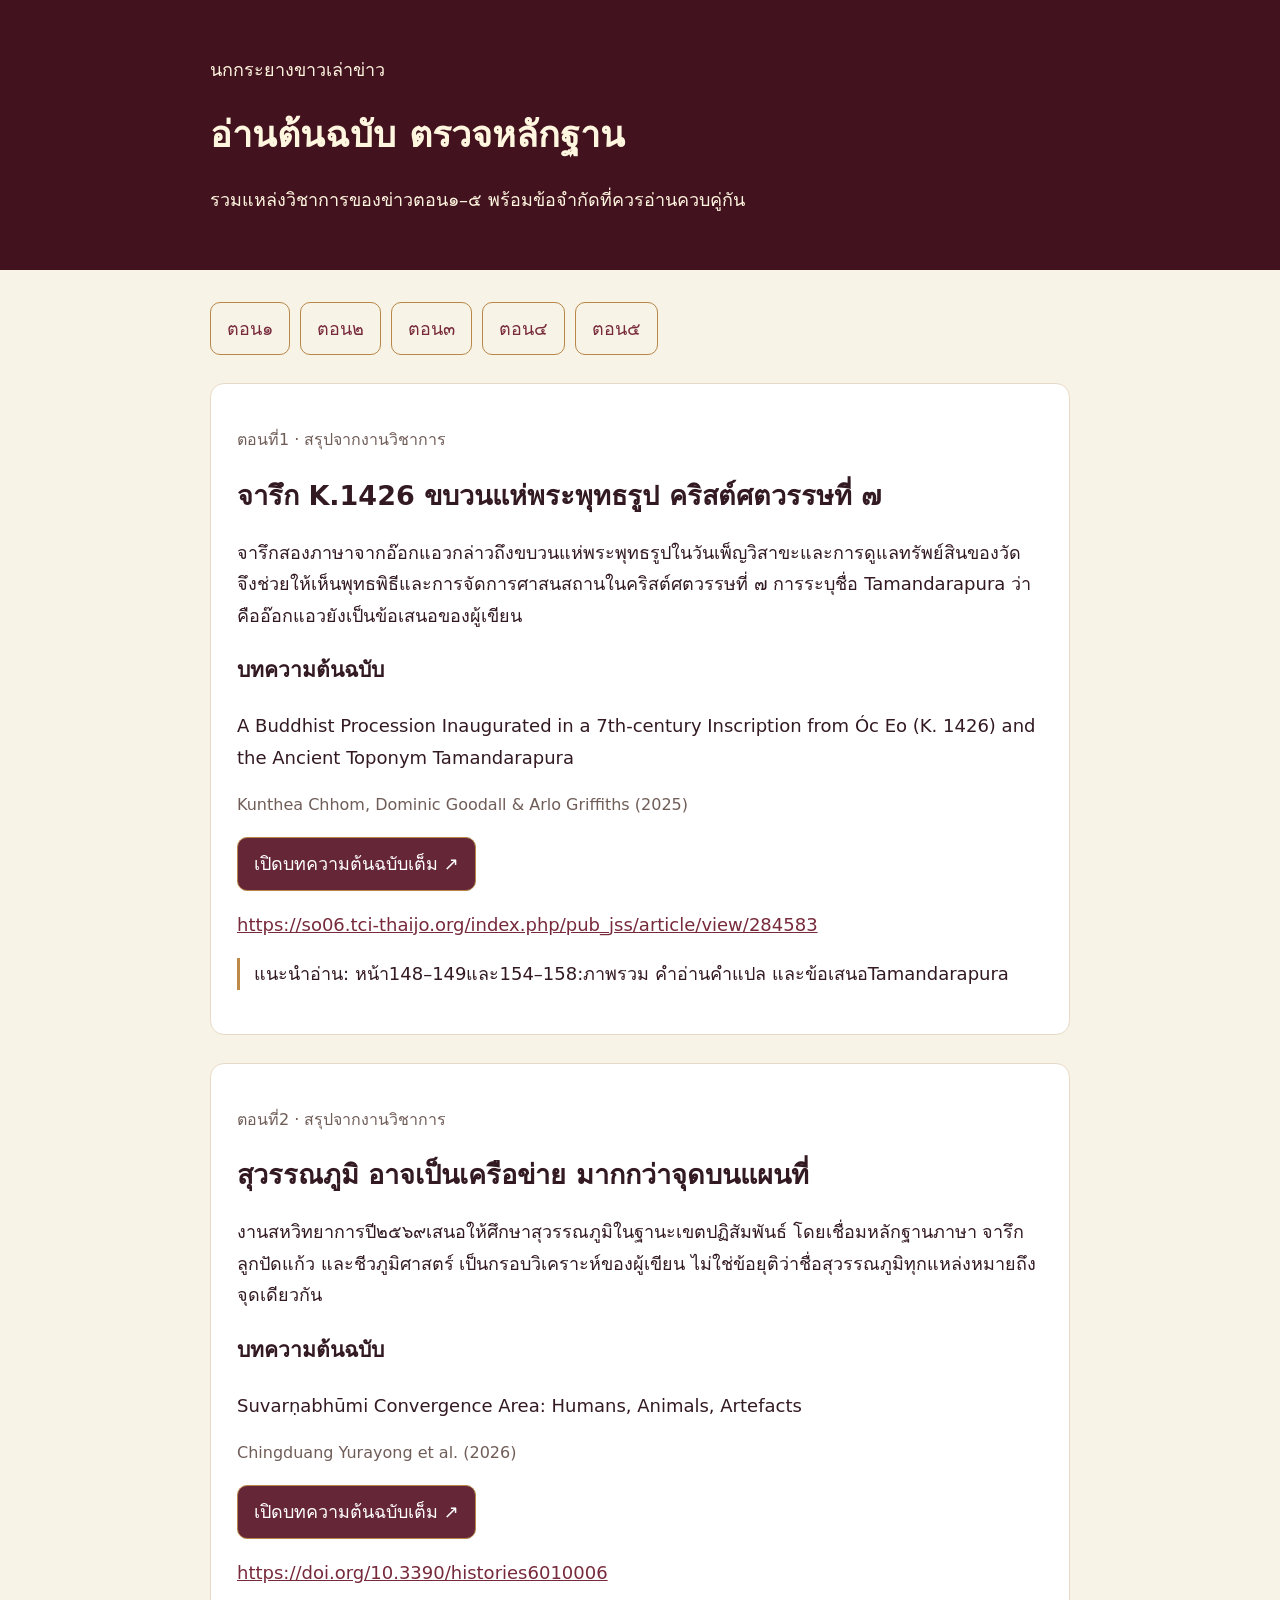
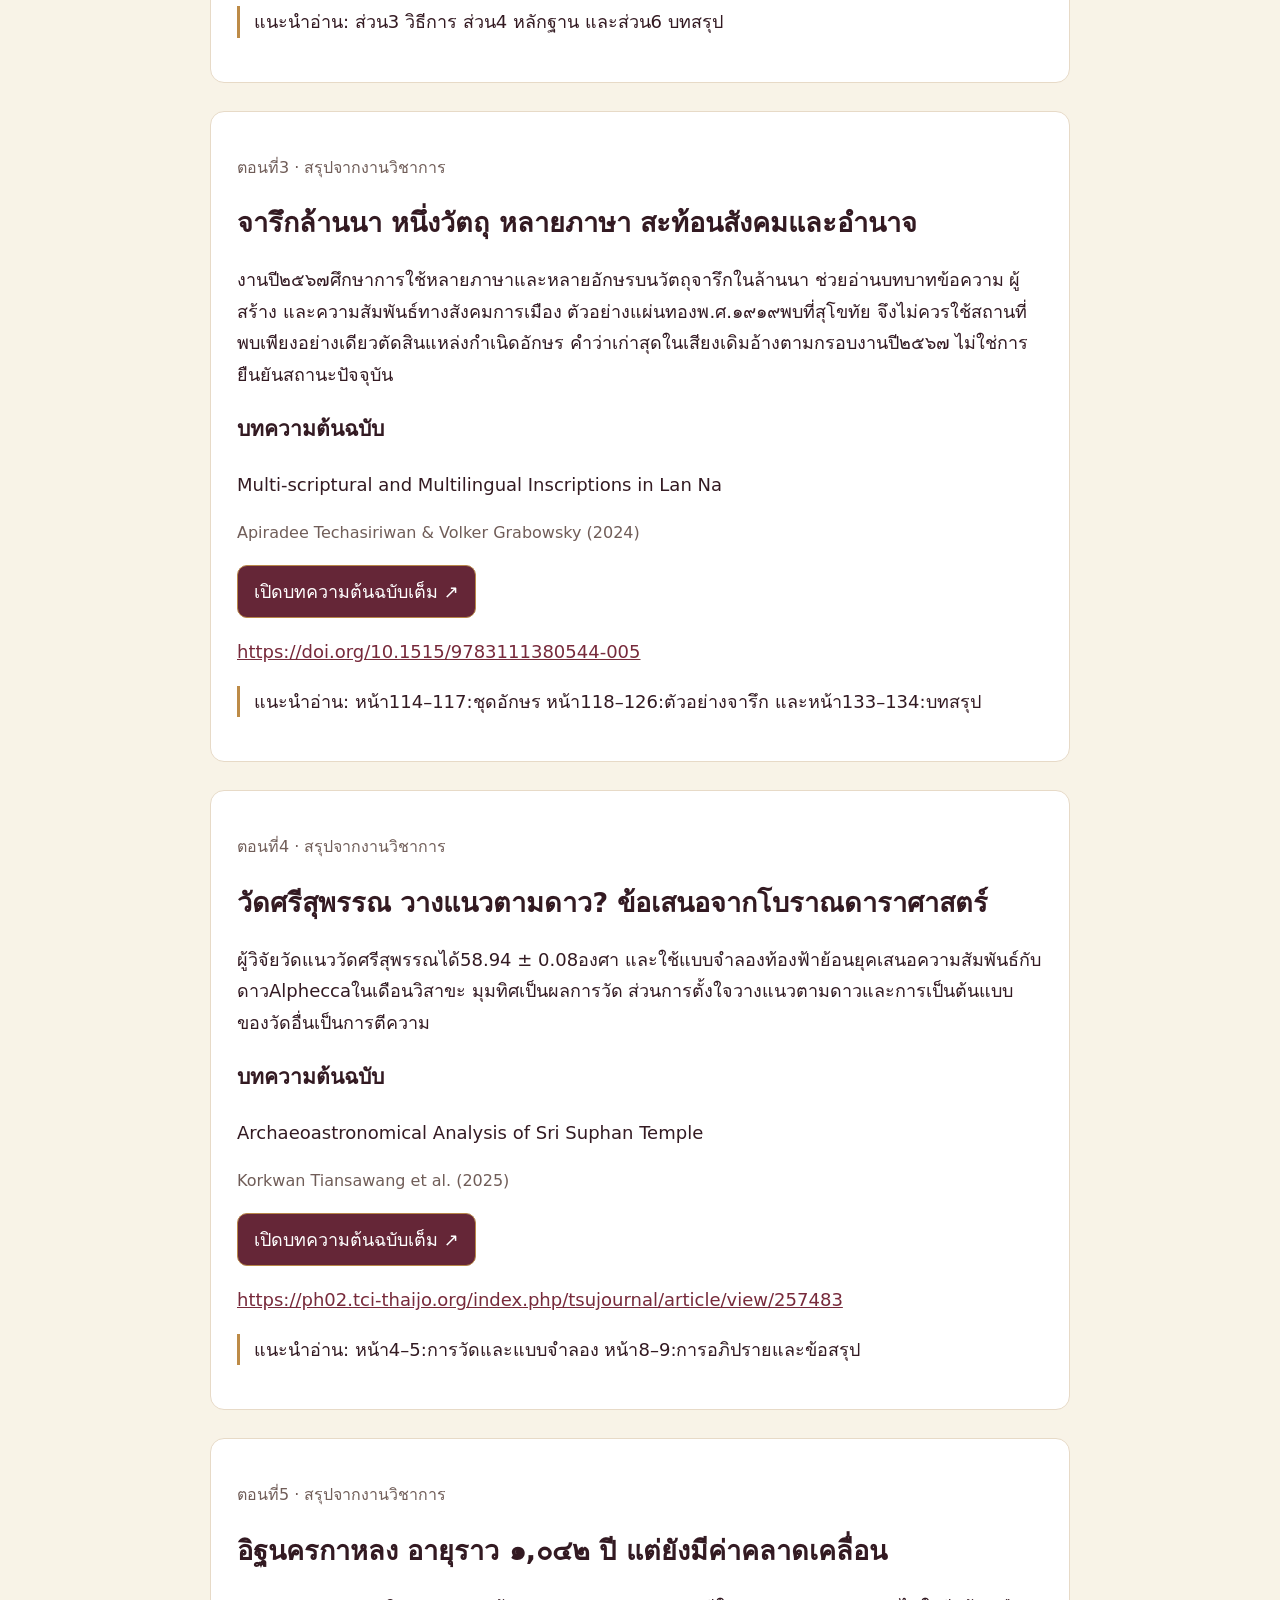
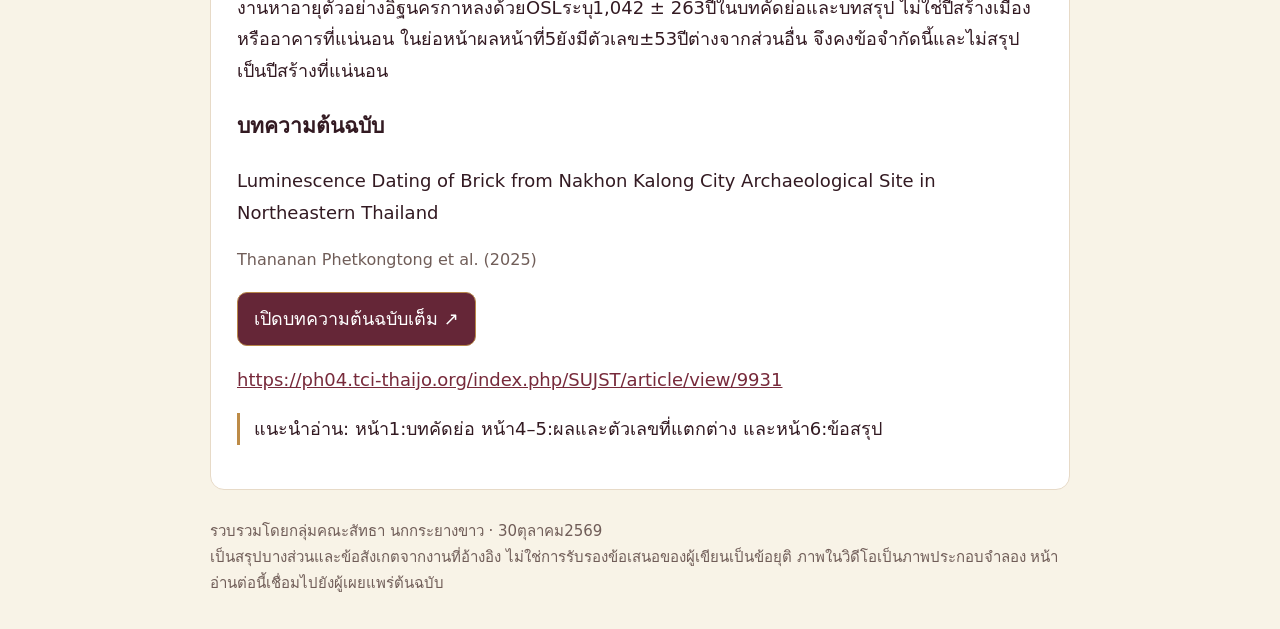
==== docs/news/index.html @ 4532ac07 "Add reading sources for Nok Krayang Khaw news episodes 1–5" ====
<!doctype html><html lang="th"><meta charset="utf-8"><meta name="viewport" content="width=device-width,initial-scale=1"><meta name="description" content="บทความต้นฉบับและข้อจำกัดของนกกระยางขาวเล่าข่าว ตอน1–5"><title>อ่านต้นฉบับข่าว | นกกระยางขาวเล่าข่าว</title><style>body{margin:0;background:#f8f3e7;color:#331a22;font:18px/1.75 system-ui,sans-serif}main{max-width:860px;margin:auto;padding:32px 22px}header{background:#43121f;color:#fff6df;padding:36px 24px}h1,h2{line-height:1.4}header div{max-width:860px;margin:auto}article{background:white;padding:26px;border:1px solid #e7dac7;border-radius:14px;margin:28px 0;scroll-margin-top:20px}a{color:#772a3b;overflow-wrap:anywhere}nav{display:flex;gap:10px;flex-wrap:wrap}nav a,.read{display:inline-block;padding:10px 16px;border-radius:10px;border:1px solid #b88749;text-decoration:none}.read{background:#652637;color:white}.meta{color:#705d58;font-size:16px}.note{border-left:3px solid #bd8b47;padding-left:14px}footer{color:#705d58;font-size:15px}a:focus{outline:3px solid #d7a43d}</style><header><div><p>นกกระยางขาวเล่าข่าว</p><h1>อ่านต้นฉบับ ตรวจหลักฐาน</h1><p>รวมแหล่งวิชาการของข่าวตอน๑–๕ พร้อมข้อจำกัดที่ควรอ่านควบคู่กัน</p></div></header><main><nav><a href="#ep1">ตอน๑</a><a href="#ep2">ตอน๒</a><a href="#ep3">ตอน๓</a><a href="#ep4">ตอน๔</a><a href="#ep5">ตอน๕</a></nav><article id="ep1"><p class="meta">ตอนที่1 · สรุปจากงานวิชาการ</p><h2>จารึก K.1426 ขบวนแห่พระพุทธรูป คริสต์ศตวรรษที่ ๗</h2><p>จารึกสองภาษาจากอ๊อกแอวกล่าวถึงขบวนแห่พระพุทธรูปในวันเพ็ญวิสาขะและการดูแลทรัพย์สินของวัด จึงช่วยให้เห็นพุทธพิธีและการจัดการศาสนสถานในคริสต์ศตวรรษที่ ๗ การระบุชื่อ Tamandarapura ว่าคืออ๊อกแอวยังเป็นข้อเสนอของผู้เขียน</p><h3>บทความต้นฉบับ</h3><p>A Buddhist Procession Inaugurated in a 7th-century Inscription from Óc Eo (K. 1426) and the Ancient Toponym Tamandarapura</p><p class="meta">Kunthea Chhom, Dominic Goodall &amp; Arlo Griffiths (2025)</p><p><a class="read" href="https://so06.tci-thaijo.org/index.php/pub_jss/article/view/284583" target="_blank" rel="noopener">เปิดบทความต้นฉบับเต็ม ↗</a></p><p><a href="https://so06.tci-thaijo.org/index.php/pub_jss/article/view/284583">https://so06.tci-thaijo.org/index.php/pub_jss/article/view/284583</a></p><p class="note">แนะนำอ่าน: หน้า148–149และ154–158:ภาพรวม คำอ่านคำแปล และข้อเสนอTamandarapura</p></article><article id="ep2"><p class="meta">ตอนที่2 · สรุปจากงานวิชาการ</p><h2>สุวรรณภูมิ อาจเป็นเครือข่าย มากกว่าจุดบนแผนที่</h2><p>งานสหวิทยาการปี๒๕๖๙เสนอให้ศึกษาสุวรรณภูมิในฐานะเขตปฏิสัมพันธ์ โดยเชื่อมหลักฐานภาษา จารึก ลูกปัดแก้ว และชีวภูมิศาสตร์ เป็นกรอบวิเคราะห์ของผู้เขียน ไม่ใช่ข้อยุติว่าชื่อสุวรรณภูมิทุกแหล่งหมายถึงจุดเดียวกัน</p><h3>บทความต้นฉบับ</h3><p>Suvarṇabhūmi Convergence Area: Humans, Animals, Artefacts</p><p class="meta">Chingduang Yurayong et al. (2026)</p><p><a class="read" href="https://doi.org/10.3390/histories6010006" target="_blank" rel="noopener">เปิดบทความต้นฉบับเต็ม ↗</a></p><p><a href="https://doi.org/10.3390/histories6010006">https://doi.org/10.3390/histories6010006</a></p><p class="note">แนะนำอ่าน: ส่วน3 วิธีการ ส่วน4 หลักฐาน และส่วน6 บทสรุป</p></article><article id="ep3"><p class="meta">ตอนที่3 · สรุปจากงานวิชาการ</p><h2>จารึกล้านนา หนึ่งวัตถุ หลายภาษา สะท้อนสังคมและอำนาจ</h2><p>งานปี๒๕๖๗ศึกษาการใช้หลายภาษาและหลายอักษรบนวัตถุจารึกในล้านนา ช่วยอ่านบทบาทข้อความ ผู้สร้าง และความสัมพันธ์ทางสังคมการเมือง ตัวอย่างแผ่นทองพ.ศ.๑๙๑๙พบที่สุโขทัย จึงไม่ควรใช้สถานที่พบเพียงอย่างเดียวตัดสินแหล่งกำเนิดอักษร คำว่าเก่าสุดในเสียงเดิมอ้างตามกรอบงานปี๒๕๖๗ ไม่ใช่การยืนยันสถานะปัจจุบัน</p><h3>บทความต้นฉบับ</h3><p>Multi-scriptural and Multilingual Inscriptions in Lan Na</p><p class="meta">Apiradee Techasiriwan &amp; Volker Grabowsky (2024)</p><p><a class="read" href="https://doi.org/10.1515/9783111380544-005" target="_blank" rel="noopener">เปิดบทความต้นฉบับเต็ม ↗</a></p><p><a href="https://doi.org/10.1515/9783111380544-005">https://doi.org/10.1515/9783111380544-005</a></p><p class="note">แนะนำอ่าน: หน้า114–117:ชุดอักษร หน้า118–126:ตัวอย่างจารึก และหน้า133–134:บทสรุป</p></article><article id="ep4"><p class="meta">ตอนที่4 · สรุปจากงานวิชาการ</p><h2>วัดศรีสุพรรณ วางแนวตามดาว? ข้อเสนอจากโบราณดาราศาสตร์</h2><p>ผู้วิจัยวัดแนววัดศรีสุพรรณได้58.94 ± 0.08องศา และใช้แบบจำลองท้องฟ้าย้อนยุคเสนอความสัมพันธ์กับดาวAlpheccaในเดือนวิสาขะ มุมทิศเป็นผลการวัด ส่วนการตั้งใจวางแนวตามดาวและการเป็นต้นแบบของวัดอื่นเป็นการตีความ</p><h3>บทความต้นฉบับ</h3><p>Archaeoastronomical Analysis of Sri Suphan Temple</p><p class="meta">Korkwan Tiansawang et al. (2025)</p><p><a class="read" href="https://ph02.tci-thaijo.org/index.php/tsujournal/article/view/257483" target="_blank" rel="noopener">เปิดบทความต้นฉบับเต็ม ↗</a></p><p><a href="https://ph02.tci-thaijo.org/index.php/tsujournal/article/view/257483">https://ph02.tci-thaijo.org/index.php/tsujournal/article/view/257483</a></p><p class="note">แนะนำอ่าน: หน้า4–5:การวัดและแบบจำลอง หน้า8–9:การอภิปรายและข้อสรุป</p></article><article id="ep5"><p class="meta">ตอนที่5 · สรุปจากงานวิชาการ</p><h2>อิฐนครกาหลง อายุราว ๑,๐๔๒ ปี แต่ยังมีค่าคลาดเคลื่อน</h2><p>งานหาอายุตัวอย่างอิฐนครกาหลงด้วยOSLระบุ1,042 ± 263ปีในบทคัดย่อและบทสรุป ไม่ใช่ปีสร้างเมืองหรืออาคารที่แน่นอน ในย่อหน้าผลหน้าที่5ยังมีตัวเลข±53ปีต่างจากส่วนอื่น จึงคงข้อจำกัดนี้และไม่สรุปเป็นปีสร้างที่แน่นอน</p><h3>บทความต้นฉบับ</h3><p>Luminescence Dating of Brick from Nakhon Kalong City Archaeological Site in Northeastern Thailand</p><p class="meta">Thananan Phetkongtong et al. (2025)</p><p><a class="read" href="https://ph04.tci-thaijo.org/index.php/SUJST/article/view/9931" target="_blank" rel="noopener">เปิดบทความต้นฉบับเต็ม ↗</a></p><p><a href="https://ph04.tci-thaijo.org/index.php/SUJST/article/view/9931">https://ph04.tci-thaijo.org/index.php/SUJST/article/view/9931</a></p><p class="note">แนะนำอ่าน: หน้า1:บทคัดย่อ หน้า4–5:ผลและตัวเลขที่แตกต่าง และหน้า6:ข้อสรุป</p></article><footer>รวบรวมโดยกลุ่มคณะสัทธา นกกระยางขาว · 30ตุลาคม2569<br>เป็นสรุปบางส่วนและข้อสังเกตจากงานที่อ้างอิง ไม่ใช่การรับรองข้อเสนอของผู้เขียนเป็นข้อยุติ ภาพในวิดีโอเป็นภาพประกอบจำลอง หน้าอ่านต่อนี้เชื่อมไปยังผู้เผยแพร่ต้นฉบับ</footer></main></html>
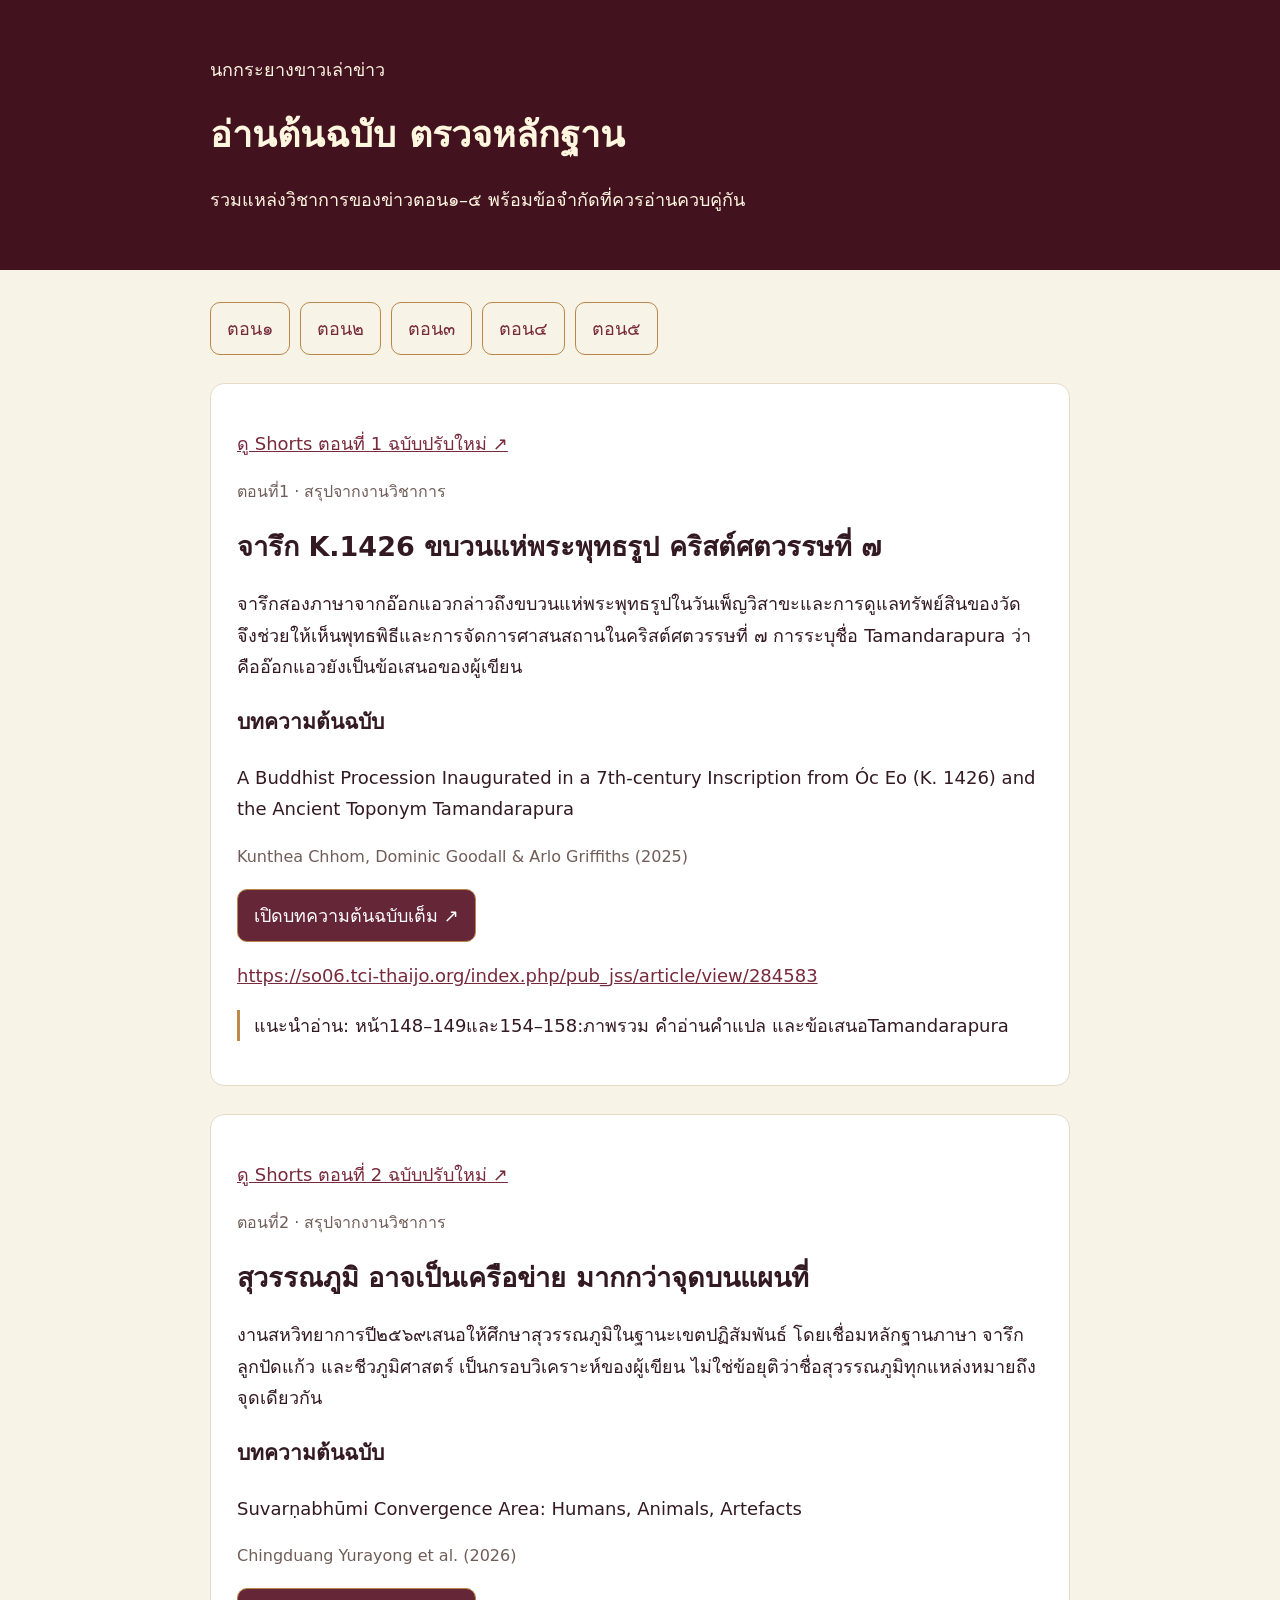
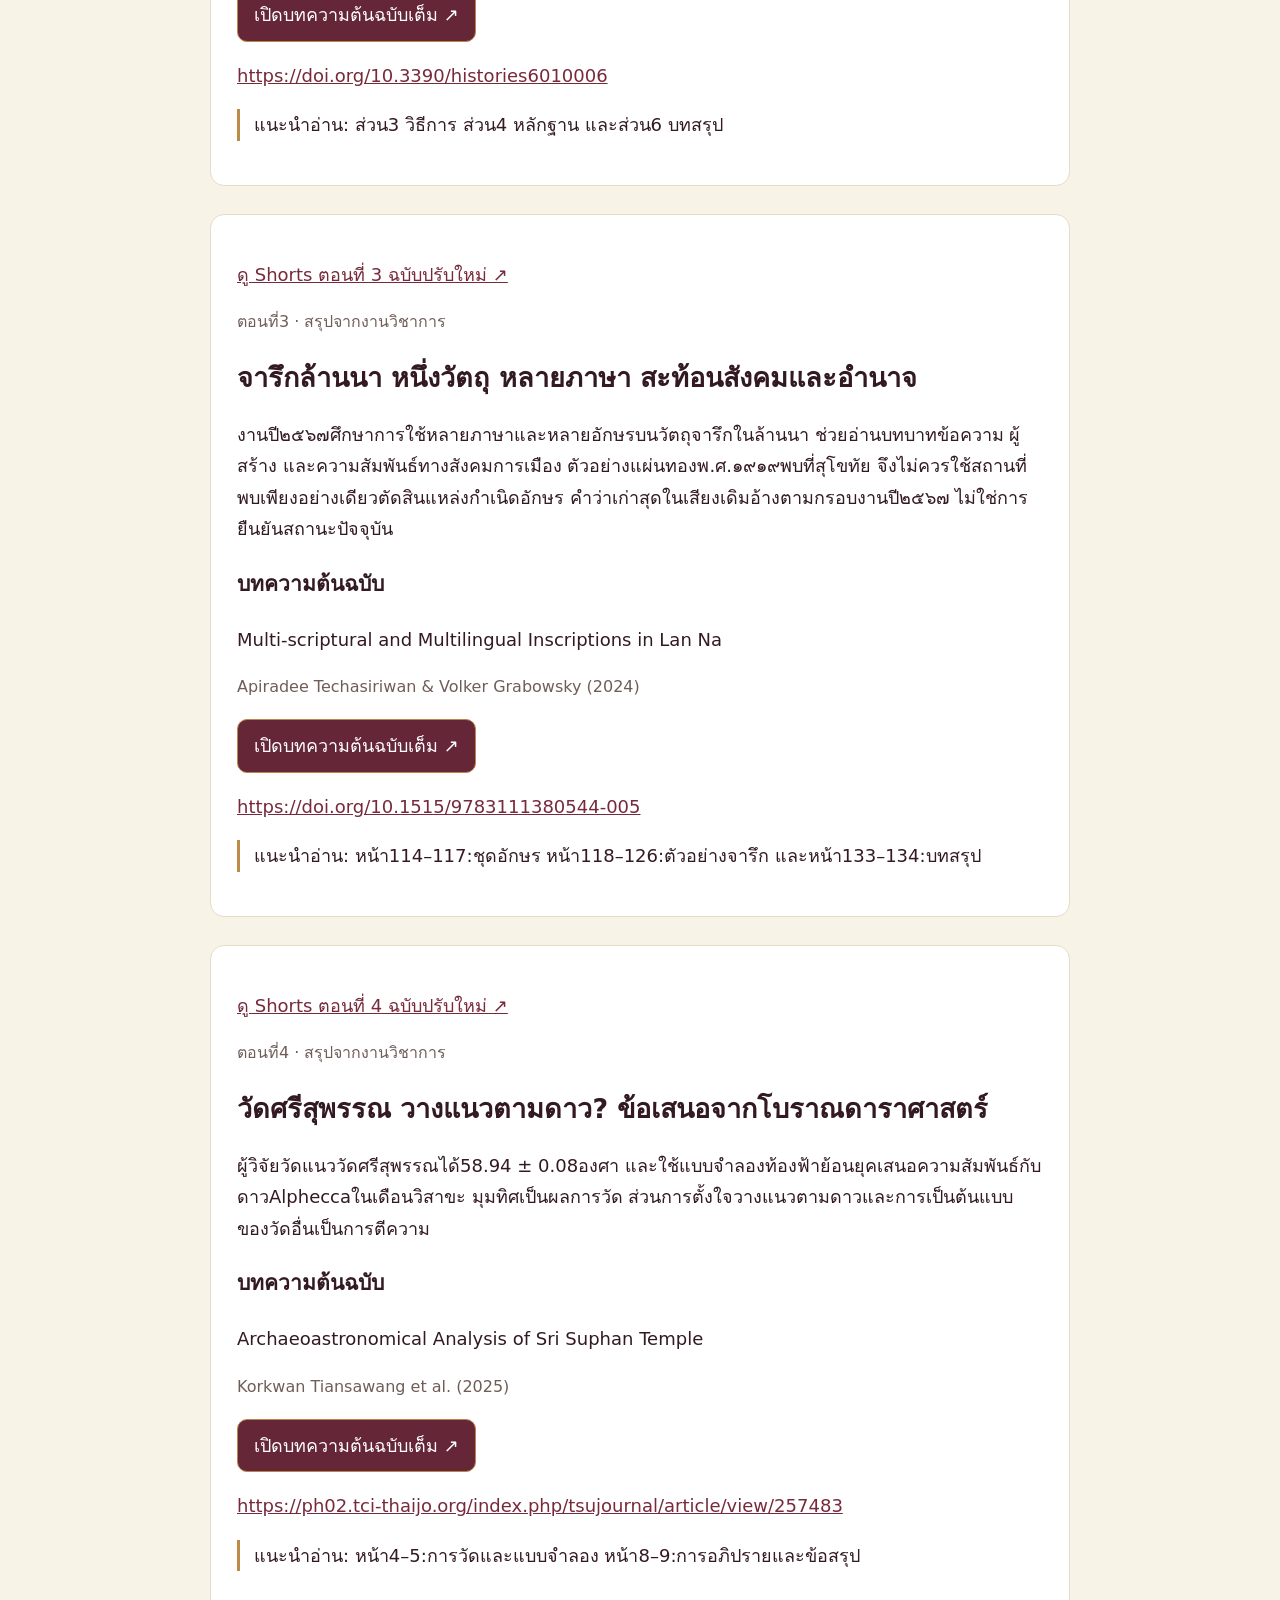
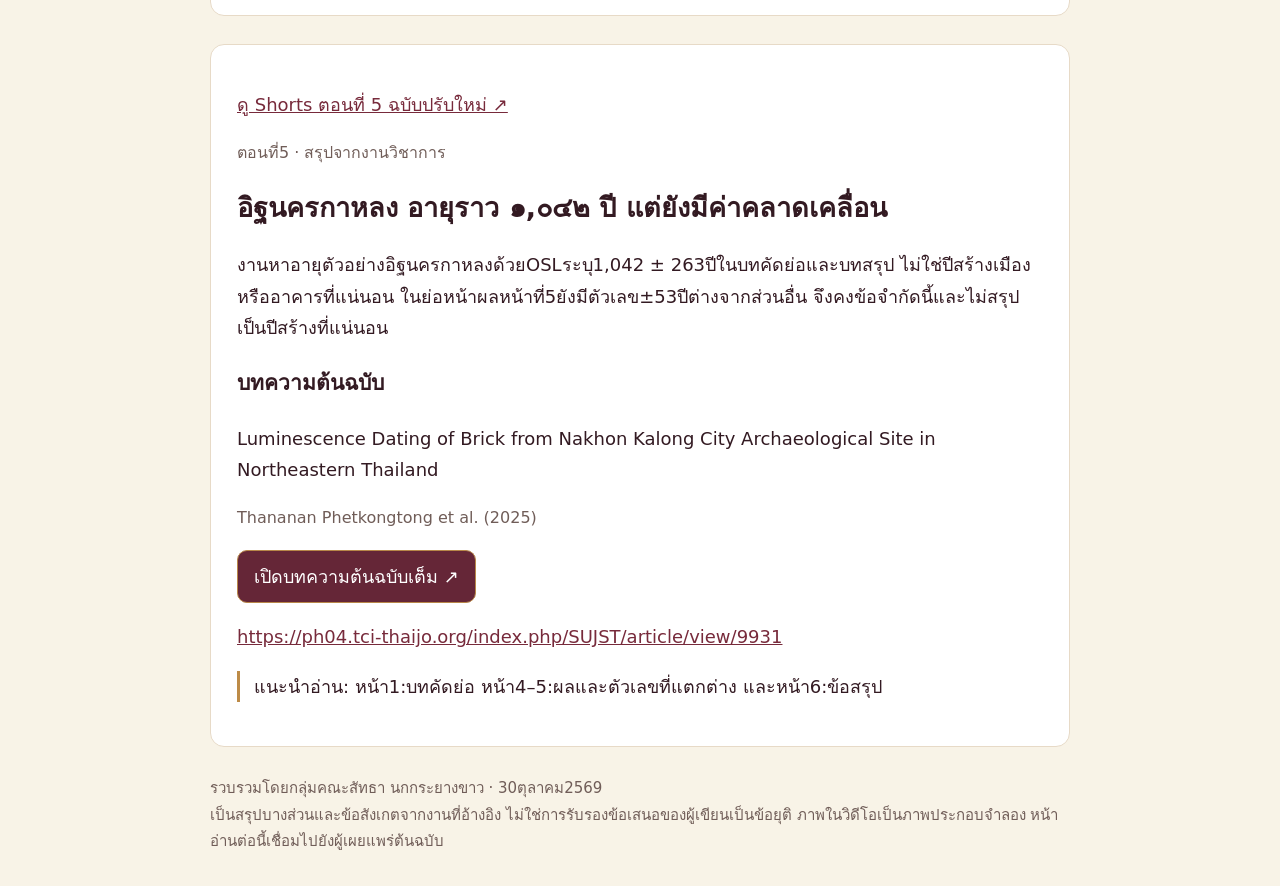
==== commit 795ec154: "Connect five published news Shorts to source reader" ====
--- a/docs/news/index.html
+++ b/docs/news/index.html
@@ -1 +1 @@
-<!doctype html><html lang="th"><meta charset="utf-8"><meta name="viewport" content="width=device-width,initial-scale=1"><meta name="description" content="บทความต้นฉบับและข้อจำกัดของนกกระยางขาวเล่าข่าว ตอน1–5"><title>อ่านต้นฉบับข่าว | นกกระยางขาวเล่าข่าว</title><style>body{margin:0;background:#f8f3e7;color:#331a22;font:18px/1.75 system-ui,sans-serif}main{max-width:860px;margin:auto;padding:32px 22px}header{background:#43121f;color:#fff6df;padding:36px 24px}h1,h2{line-height:1.4}header div{max-width:860px;margin:auto}article{background:white;padding:26px;border:1px solid #e7dac7;border-radius:14px;margin:28px 0;scroll-margin-top:20px}a{color:#772a3b;overflow-wrap:anywhere}nav{display:flex;gap:10px;flex-wrap:wrap}nav a,.read{display:inline-block;padding:10px 16px;border-radius:10px;border:1px solid #b88749;text-decoration:none}.read{background:#652637;color:white}.meta{color:#705d58;font-size:16px}.note{border-left:3px solid #bd8b47;padding-left:14px}footer{color:#705d58;font-size:15px}a:focus{outline:3px solid #d7a43d}</style><header><div><p>นกกระยางขาวเล่าข่าว</p><h1>อ่านต้นฉบับ ตรวจหลักฐาน</h1><p>รวมแหล่งวิชาการของข่าวตอน๑–๕ พร้อมข้อจำกัดที่ควรอ่านควบคู่กัน</p></div></header><main><nav><a href="#ep1">ตอน๑</a><a href="#ep2">ตอน๒</a><a href="#ep3">ตอน๓</a><a href="#ep4">ตอน๔</a><a href="#ep5">ตอน๕</a></nav><article id="ep1"><p class="meta">ตอนที่1 · สรุปจากงานวิชาการ</p><h2>จารึก K.1426 ขบวนแห่พระพุทธรูป คริสต์ศตวรรษที่ ๗</h2><p>จารึกสองภาษาจากอ๊อกแอวกล่าวถึงขบวนแห่พระพุทธรูปในวันเพ็ญวิสาขะและการดูแลทรัพย์สินของวัด จึงช่วยให้เห็นพุทธพิธีและการจัดการศาสนสถานในคริสต์ศตวรรษที่ ๗ การระบุชื่อ Tamandarapura ว่าคืออ๊อกแอวยังเป็นข้อเสนอของผู้เขียน</p><h3>บทความต้นฉบับ</h3><p>A Buddhist Procession Inaugurated in a 7th-century Inscription from Óc Eo (K. 1426) and the Ancient Toponym Tamandarapura</p><p class="meta">Kunthea Chhom, Dominic Goodall &amp; Arlo Griffiths (2025)</p><p><a class="read" href="https://so06.tci-thaijo.org/index.php/pub_jss/article/view/284583" target="_blank" rel="noopener">เปิดบทความต้นฉบับเต็ม ↗</a></p><p><a href="https://so06.tci-thaijo.org/index.php/pub_jss/article/view/284583">https://so06.tci-thaijo.org/index.php/pub_jss/article/view/284583</a></p><p class="note">แนะนำอ่าน: หน้า148–149และ154–158:ภาพรวม คำอ่านคำแปล และข้อเสนอTamandarapura</p></article><article id="ep2"><p class="meta">ตอนที่2 · สรุปจากงานวิชาการ</p><h2>สุวรรณภูมิ อาจเป็นเครือข่าย มากกว่าจุดบนแผนที่</h2><p>งานสหวิทยาการปี๒๕๖๙เสนอให้ศึกษาสุวรรณภูมิในฐานะเขตปฏิสัมพันธ์ โดยเชื่อมหลักฐานภาษา จารึก ลูกปัดแก้ว และชีวภูมิศาสตร์ เป็นกรอบวิเคราะห์ของผู้เขียน ไม่ใช่ข้อยุติว่าชื่อสุวรรณภูมิทุกแหล่งหมายถึงจุดเดียวกัน</p><h3>บทความต้นฉบับ</h3><p>Suvarṇabhūmi Convergence Area: Humans, Animals, Artefacts</p><p class="meta">Chingduang Yurayong et al. (2026)</p><p><a class="read" href="https://doi.org/10.3390/histories6010006" target="_blank" rel="noopener">เปิดบทความต้นฉบับเต็ม ↗</a></p><p><a href="https://doi.org/10.3390/histories6010006">https://doi.org/10.3390/histories6010006</a></p><p class="note">แนะนำอ่าน: ส่วน3 วิธีการ ส่วน4 หลักฐาน และส่วน6 บทสรุป</p></article><article id="ep3"><p class="meta">ตอนที่3 · สรุปจากงานวิชาการ</p><h2>จารึกล้านนา หนึ่งวัตถุ หลายภาษา สะท้อนสังคมและอำนาจ</h2><p>งานปี๒๕๖๗ศึกษาการใช้หลายภาษาและหลายอักษรบนวัตถุจารึกในล้านนา ช่วยอ่านบทบาทข้อความ ผู้สร้าง และความสัมพันธ์ทางสังคมการเมือง ตัวอย่างแผ่นทองพ.ศ.๑๙๑๙พบที่สุโขทัย จึงไม่ควรใช้สถานที่พบเพียงอย่างเดียวตัดสินแหล่งกำเนิดอักษร คำว่าเก่าสุดในเสียงเดิมอ้างตามกรอบงานปี๒๕๖๗ ไม่ใช่การยืนยันสถานะปัจจุบัน</p><h3>บทความต้นฉบับ</h3><p>Multi-scriptural and Multilingual Inscriptions in Lan Na</p><p class="meta">Apiradee Techasiriwan &amp; Volker Grabowsky (2024)</p><p><a class="read" href="https://doi.org/10.1515/9783111380544-005" target="_blank" rel="noopener">เปิดบทความต้นฉบับเต็ม ↗</a></p><p><a href="https://doi.org/10.1515/9783111380544-005">https://doi.org/10.1515/9783111380544-005</a></p><p class="note">แนะนำอ่าน: หน้า114–117:ชุดอักษร หน้า118–126:ตัวอย่างจารึก และหน้า133–134:บทสรุป</p></article><article id="ep4"><p class="meta">ตอนที่4 · สรุปจากงานวิชาการ</p><h2>วัดศรีสุพรรณ วางแนวตามดาว? ข้อเสนอจากโบราณดาราศาสตร์</h2><p>ผู้วิจัยวัดแนววัดศรีสุพรรณได้58.94 ± 0.08องศา และใช้แบบจำลองท้องฟ้าย้อนยุคเสนอความสัมพันธ์กับดาวAlpheccaในเดือนวิสาขะ มุมทิศเป็นผลการวัด ส่วนการตั้งใจวางแนวตามดาวและการเป็นต้นแบบของวัดอื่นเป็นการตีความ</p><h3>บทความต้นฉบับ</h3><p>Archaeoastronomical Analysis of Sri Suphan Temple</p><p class="meta">Korkwan Tiansawang et al. (2025)</p><p><a class="read" href="https://ph02.tci-thaijo.org/index.php/tsujournal/article/view/257483" target="_blank" rel="noopener">เปิดบทความต้นฉบับเต็ม ↗</a></p><p><a href="https://ph02.tci-thaijo.org/index.php/tsujournal/article/view/257483">https://ph02.tci-thaijo.org/index.php/tsujournal/article/view/257483</a></p><p class="note">แนะนำอ่าน: หน้า4–5:การวัดและแบบจำลอง หน้า8–9:การอภิปรายและข้อสรุป</p></article><article id="ep5"><p class="meta">ตอนที่5 · สรุปจากงานวิชาการ</p><h2>อิฐนครกาหลง อายุราว ๑,๐๔๒ ปี แต่ยังมีค่าคลาดเคลื่อน</h2><p>งานหาอายุตัวอย่างอิฐนครกาหลงด้วยOSLระบุ1,042 ± 263ปีในบทคัดย่อและบทสรุป ไม่ใช่ปีสร้างเมืองหรืออาคารที่แน่นอน ในย่อหน้าผลหน้าที่5ยังมีตัวเลข±53ปีต่างจากส่วนอื่น จึงคงข้อจำกัดนี้และไม่สรุปเป็นปีสร้างที่แน่นอน</p><h3>บทความต้นฉบับ</h3><p>Luminescence Dating of Brick from Nakhon Kalong City Archaeological Site in Northeastern Thailand</p><p class="meta">Thananan Phetkongtong et al. (2025)</p><p><a class="read" href="https://ph04.tci-thaijo.org/index.php/SUJST/article/view/9931" target="_blank" rel="noopener">เปิดบทความต้นฉบับเต็ม ↗</a></p><p><a href="https://ph04.tci-thaijo.org/index.php/SUJST/article/view/9931">https://ph04.tci-thaijo.org/index.php/SUJST/article/view/9931</a></p><p class="note">แนะนำอ่าน: หน้า1:บทคัดย่อ หน้า4–5:ผลและตัวเลขที่แตกต่าง และหน้า6:ข้อสรุป</p></article><footer>รวบรวมโดยกลุ่มคณะสัทธา นกกระยางขาว · 30ตุลาคม2569<br>เป็นสรุปบางส่วนและข้อสังเกตจากงานที่อ้างอิง ไม่ใช่การรับรองข้อเสนอของผู้เขียนเป็นข้อยุติ ภาพในวิดีโอเป็นภาพประกอบจำลอง หน้าอ่านต่อนี้เชื่อมไปยังผู้เผยแพร่ต้นฉบับ</footer></main></html>+<!doctype html><html lang="th"><meta charset="utf-8"><meta name="viewport" content="width=device-width,initial-scale=1"><meta name="description" content="บทความต้นฉบับและข้อจำกัดของนกกระยางขาวเล่าข่าว ตอน1–5"><title>อ่านต้นฉบับข่าว | นกกระยางขาวเล่าข่าว</title><style>body{margin:0;background:#f8f3e7;color:#331a22;font:18px/1.75 system-ui,sans-serif}main{max-width:860px;margin:auto;padding:32px 22px}header{background:#43121f;color:#fff6df;padding:36px 24px}h1,h2{line-height:1.4}header div{max-width:860px;margin:auto}article{background:white;padding:26px;border:1px solid #e7dac7;border-radius:14px;margin:28px 0;scroll-margin-top:20px}a{color:#772a3b;overflow-wrap:anywhere}nav{display:flex;gap:10px;flex-wrap:wrap}nav a,.read{display:inline-block;padding:10px 16px;border-radius:10px;border:1px solid #b88749;text-decoration:none}.read{background:#652637;color:white}.meta{color:#705d58;font-size:16px}.note{border-left:3px solid #bd8b47;padding-left:14px}footer{color:#705d58;font-size:15px}a:focus{outline:3px solid #d7a43d}</style><header><div><p>นกกระยางขาวเล่าข่าว</p><h1>อ่านต้นฉบับ ตรวจหลักฐาน</h1><p>รวมแหล่งวิชาการของข่าวตอน๑–๕ พร้อมข้อจำกัดที่ควรอ่านควบคู่กัน</p></div></header><main><nav><a href="#ep1">ตอน๑</a><a href="#ep2">ตอน๒</a><a href="#ep3">ตอน๓</a><a href="#ep4">ตอน๔</a><a href="#ep5">ตอน๕</a></nav><article id="ep1"><p><a href="https://youtube.com/shorts/WN2gmeSHg2I" target="_blank" rel="noopener">ดู Shorts ตอนที่ 1 ฉบับปรับใหม่ ↗</a></p><p class="meta">ตอนที่1 · สรุปจากงานวิชาการ</p><h2>จารึก K.1426 ขบวนแห่พระพุทธรูป คริสต์ศตวรรษที่ ๗</h2><p>จารึกสองภาษาจากอ๊อกแอวกล่าวถึงขบวนแห่พระพุทธรูปในวันเพ็ญวิสาขะและการดูแลทรัพย์สินของวัด จึงช่วยให้เห็นพุทธพิธีและการจัดการศาสนสถานในคริสต์ศตวรรษที่ ๗ การระบุชื่อ Tamandarapura ว่าคืออ๊อกแอวยังเป็นข้อเสนอของผู้เขียน</p><h3>บทความต้นฉบับ</h3><p>A Buddhist Procession Inaugurated in a 7th-century Inscription from Óc Eo (K. 1426) and the Ancient Toponym Tamandarapura</p><p class="meta">Kunthea Chhom, Dominic Goodall &amp; Arlo Griffiths (2025)</p><p><a class="read" href="https://so06.tci-thaijo.org/index.php/pub_jss/article/view/284583" target="_blank" rel="noopener">เปิดบทความต้นฉบับเต็ม ↗</a></p><p><a href="https://so06.tci-thaijo.org/index.php/pub_jss/article/view/284583">https://so06.tci-thaijo.org/index.php/pub_jss/article/view/284583</a></p><p class="note">แนะนำอ่าน: หน้า148–149และ154–158:ภาพรวม คำอ่านคำแปล และข้อเสนอTamandarapura</p></article><article id="ep2"><p><a href="https://youtube.com/shorts/8W1lPiTp6ZA" target="_blank" rel="noopener">ดู Shorts ตอนที่ 2 ฉบับปรับใหม่ ↗</a></p><p class="meta">ตอนที่2 · สรุปจากงานวิชาการ</p><h2>สุวรรณภูมิ อาจเป็นเครือข่าย มากกว่าจุดบนแผนที่</h2><p>งานสหวิทยาการปี๒๕๖๙เสนอให้ศึกษาสุวรรณภูมิในฐานะเขตปฏิสัมพันธ์ โดยเชื่อมหลักฐานภาษา จารึก ลูกปัดแก้ว และชีวภูมิศาสตร์ เป็นกรอบวิเคราะห์ของผู้เขียน ไม่ใช่ข้อยุติว่าชื่อสุวรรณภูมิทุกแหล่งหมายถึงจุดเดียวกัน</p><h3>บทความต้นฉบับ</h3><p>Suvarṇabhūmi Convergence Area: Humans, Animals, Artefacts</p><p class="meta">Chingduang Yurayong et al. (2026)</p><p><a class="read" href="https://doi.org/10.3390/histories6010006" target="_blank" rel="noopener">เปิดบทความต้นฉบับเต็ม ↗</a></p><p><a href="https://doi.org/10.3390/histories6010006">https://doi.org/10.3390/histories6010006</a></p><p class="note">แนะนำอ่าน: ส่วน3 วิธีการ ส่วน4 หลักฐาน และส่วน6 บทสรุป</p></article><article id="ep3"><p><a href="https://youtube.com/shorts/X1CR25GR3T4" target="_blank" rel="noopener">ดู Shorts ตอนที่ 3 ฉบับปรับใหม่ ↗</a></p><p class="meta">ตอนที่3 · สรุปจากงานวิชาการ</p><h2>จารึกล้านนา หนึ่งวัตถุ หลายภาษา สะท้อนสังคมและอำนาจ</h2><p>งานปี๒๕๖๗ศึกษาการใช้หลายภาษาและหลายอักษรบนวัตถุจารึกในล้านนา ช่วยอ่านบทบาทข้อความ ผู้สร้าง และความสัมพันธ์ทางสังคมการเมือง ตัวอย่างแผ่นทองพ.ศ.๑๙๑๙พบที่สุโขทัย จึงไม่ควรใช้สถานที่พบเพียงอย่างเดียวตัดสินแหล่งกำเนิดอักษร คำว่าเก่าสุดในเสียงเดิมอ้างตามกรอบงานปี๒๕๖๗ ไม่ใช่การยืนยันสถานะปัจจุบัน</p><h3>บทความต้นฉบับ</h3><p>Multi-scriptural and Multilingual Inscriptions in Lan Na</p><p class="meta">Apiradee Techasiriwan &amp; Volker Grabowsky (2024)</p><p><a class="read" href="https://doi.org/10.1515/9783111380544-005" target="_blank" rel="noopener">เปิดบทความต้นฉบับเต็ม ↗</a></p><p><a href="https://doi.org/10.1515/9783111380544-005">https://doi.org/10.1515/9783111380544-005</a></p><p class="note">แนะนำอ่าน: หน้า114–117:ชุดอักษร หน้า118–126:ตัวอย่างจารึก และหน้า133–134:บทสรุป</p></article><article id="ep4"><p><a href="https://youtube.com/shorts/h6ufsLleCyo" target="_blank" rel="noopener">ดู Shorts ตอนที่ 4 ฉบับปรับใหม่ ↗</a></p><p class="meta">ตอนที่4 · สรุปจากงานวิชาการ</p><h2>วัดศรีสุพรรณ วางแนวตามดาว? ข้อเสนอจากโบราณดาราศาสตร์</h2><p>ผู้วิจัยวัดแนววัดศรีสุพรรณได้58.94 ± 0.08องศา และใช้แบบจำลองท้องฟ้าย้อนยุคเสนอความสัมพันธ์กับดาวAlpheccaในเดือนวิสาขะ มุมทิศเป็นผลการวัด ส่วนการตั้งใจวางแนวตามดาวและการเป็นต้นแบบของวัดอื่นเป็นการตีความ</p><h3>บทความต้นฉบับ</h3><p>Archaeoastronomical Analysis of Sri Suphan Temple</p><p class="meta">Korkwan Tiansawang et al. (2025)</p><p><a class="read" href="https://ph02.tci-thaijo.org/index.php/tsujournal/article/view/257483" target="_blank" rel="noopener">เปิดบทความต้นฉบับเต็ม ↗</a></p><p><a href="https://ph02.tci-thaijo.org/index.php/tsujournal/article/view/257483">https://ph02.tci-thaijo.org/index.php/tsujournal/article/view/257483</a></p><p class="note">แนะนำอ่าน: หน้า4–5:การวัดและแบบจำลอง หน้า8–9:การอภิปรายและข้อสรุป</p></article><article id="ep5"><p><a href="https://youtube.com/shorts/Yjz5V6i1lT0" target="_blank" rel="noopener">ดู Shorts ตอนที่ 5 ฉบับปรับใหม่ ↗</a></p><p class="meta">ตอนที่5 · สรุปจากงานวิชาการ</p><h2>อิฐนครกาหลง อายุราว ๑,๐๔๒ ปี แต่ยังมีค่าคลาดเคลื่อน</h2><p>งานหาอายุตัวอย่างอิฐนครกาหลงด้วยOSLระบุ1,042 ± 263ปีในบทคัดย่อและบทสรุป ไม่ใช่ปีสร้างเมืองหรืออาคารที่แน่นอน ในย่อหน้าผลหน้าที่5ยังมีตัวเลข±53ปีต่างจากส่วนอื่น จึงคงข้อจำกัดนี้และไม่สรุปเป็นปีสร้างที่แน่นอน</p><h3>บทความต้นฉบับ</h3><p>Luminescence Dating of Brick from Nakhon Kalong City Archaeological Site in Northeastern Thailand</p><p class="meta">Thananan Phetkongtong et al. (2025)</p><p><a class="read" href="https://ph04.tci-thaijo.org/index.php/SUJST/article/view/9931" target="_blank" rel="noopener">เปิดบทความต้นฉบับเต็ม ↗</a></p><p><a href="https://ph04.tci-thaijo.org/index.php/SUJST/article/view/9931">https://ph04.tci-thaijo.org/index.php/SUJST/article/view/9931</a></p><p class="note">แนะนำอ่าน: หน้า1:บทคัดย่อ หน้า4–5:ผลและตัวเลขที่แตกต่าง และหน้า6:ข้อสรุป</p></article><footer>รวบรวมโดยกลุ่มคณะสัทธา นกกระยางขาว · 30ตุลาคม2569<br>เป็นสรุปบางส่วนและข้อสังเกตจากงานที่อ้างอิง ไม่ใช่การรับรองข้อเสนอของผู้เขียนเป็นข้อยุติ ภาพในวิดีโอเป็นภาพประกอบจำลอง หน้าอ่านต่อนี้เชื่อมไปยังผู้เผยแพร่ต้นฉบับ</footer></main></html>
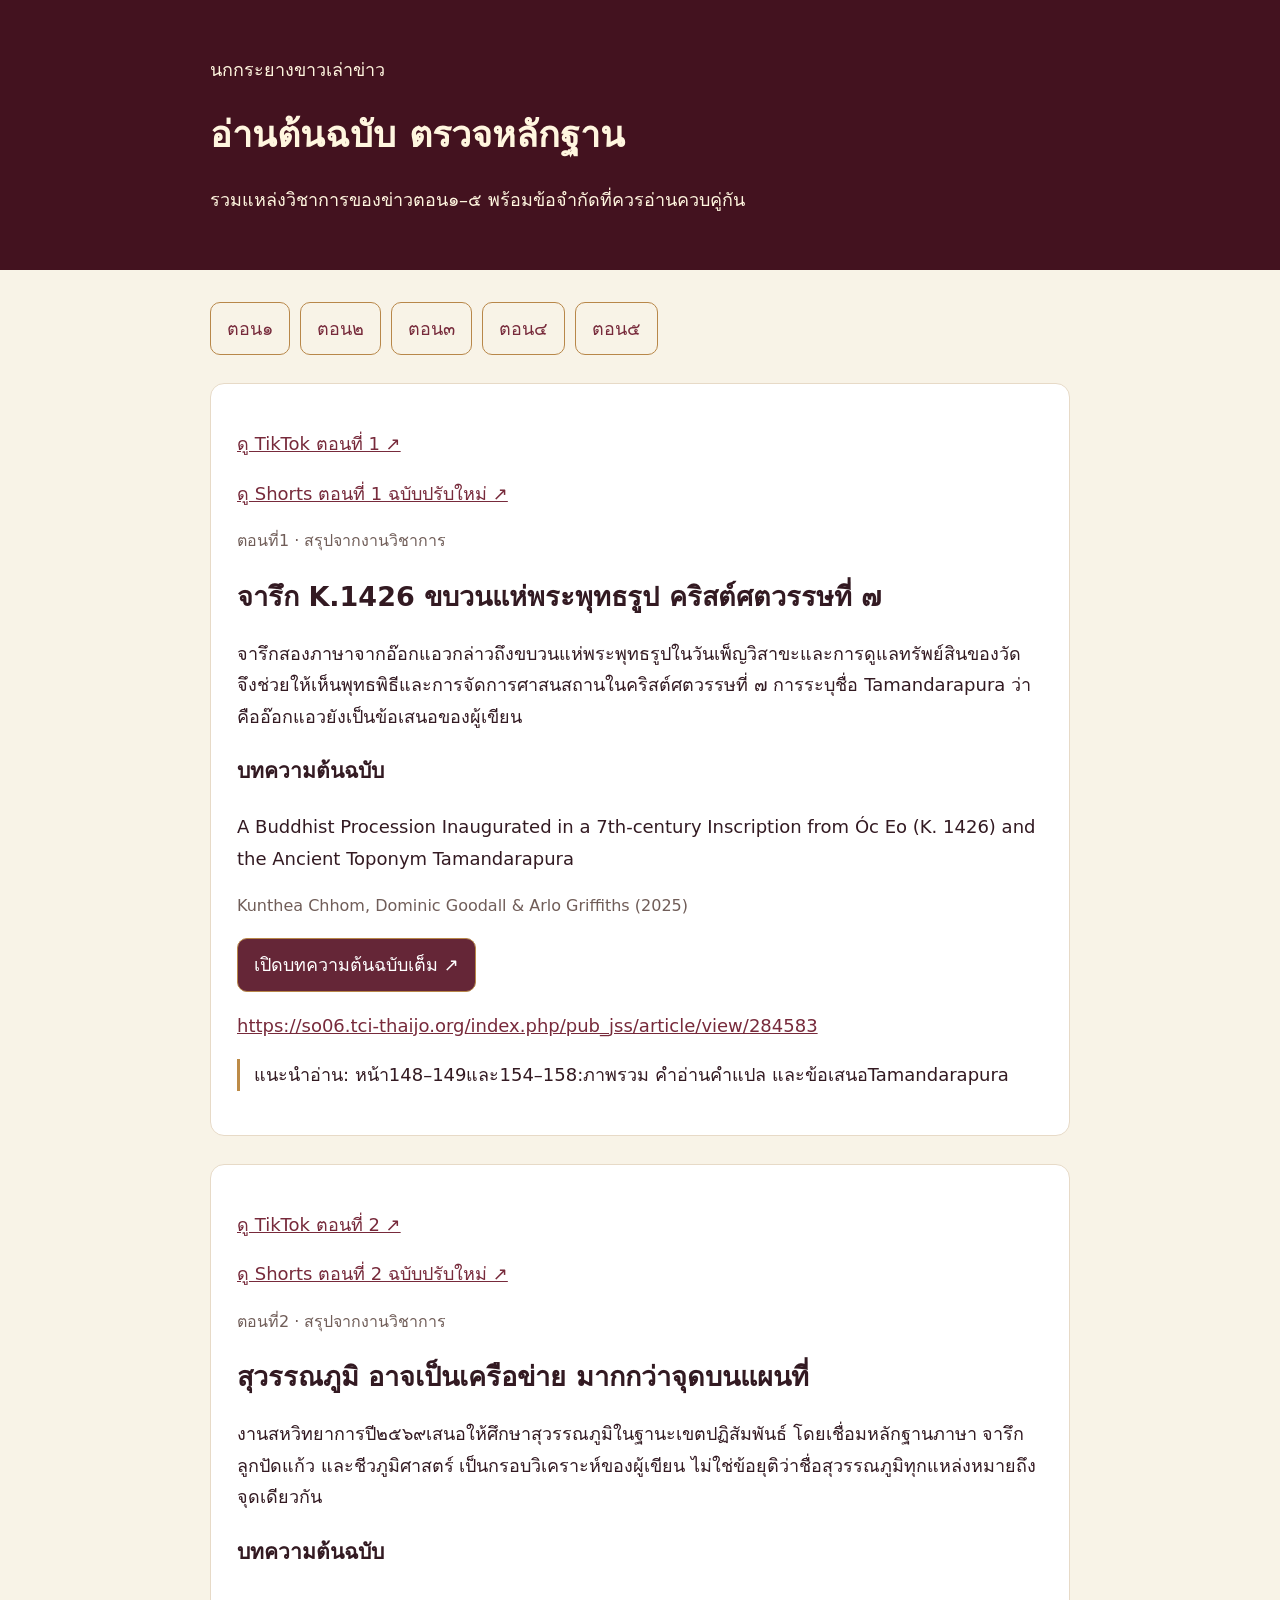
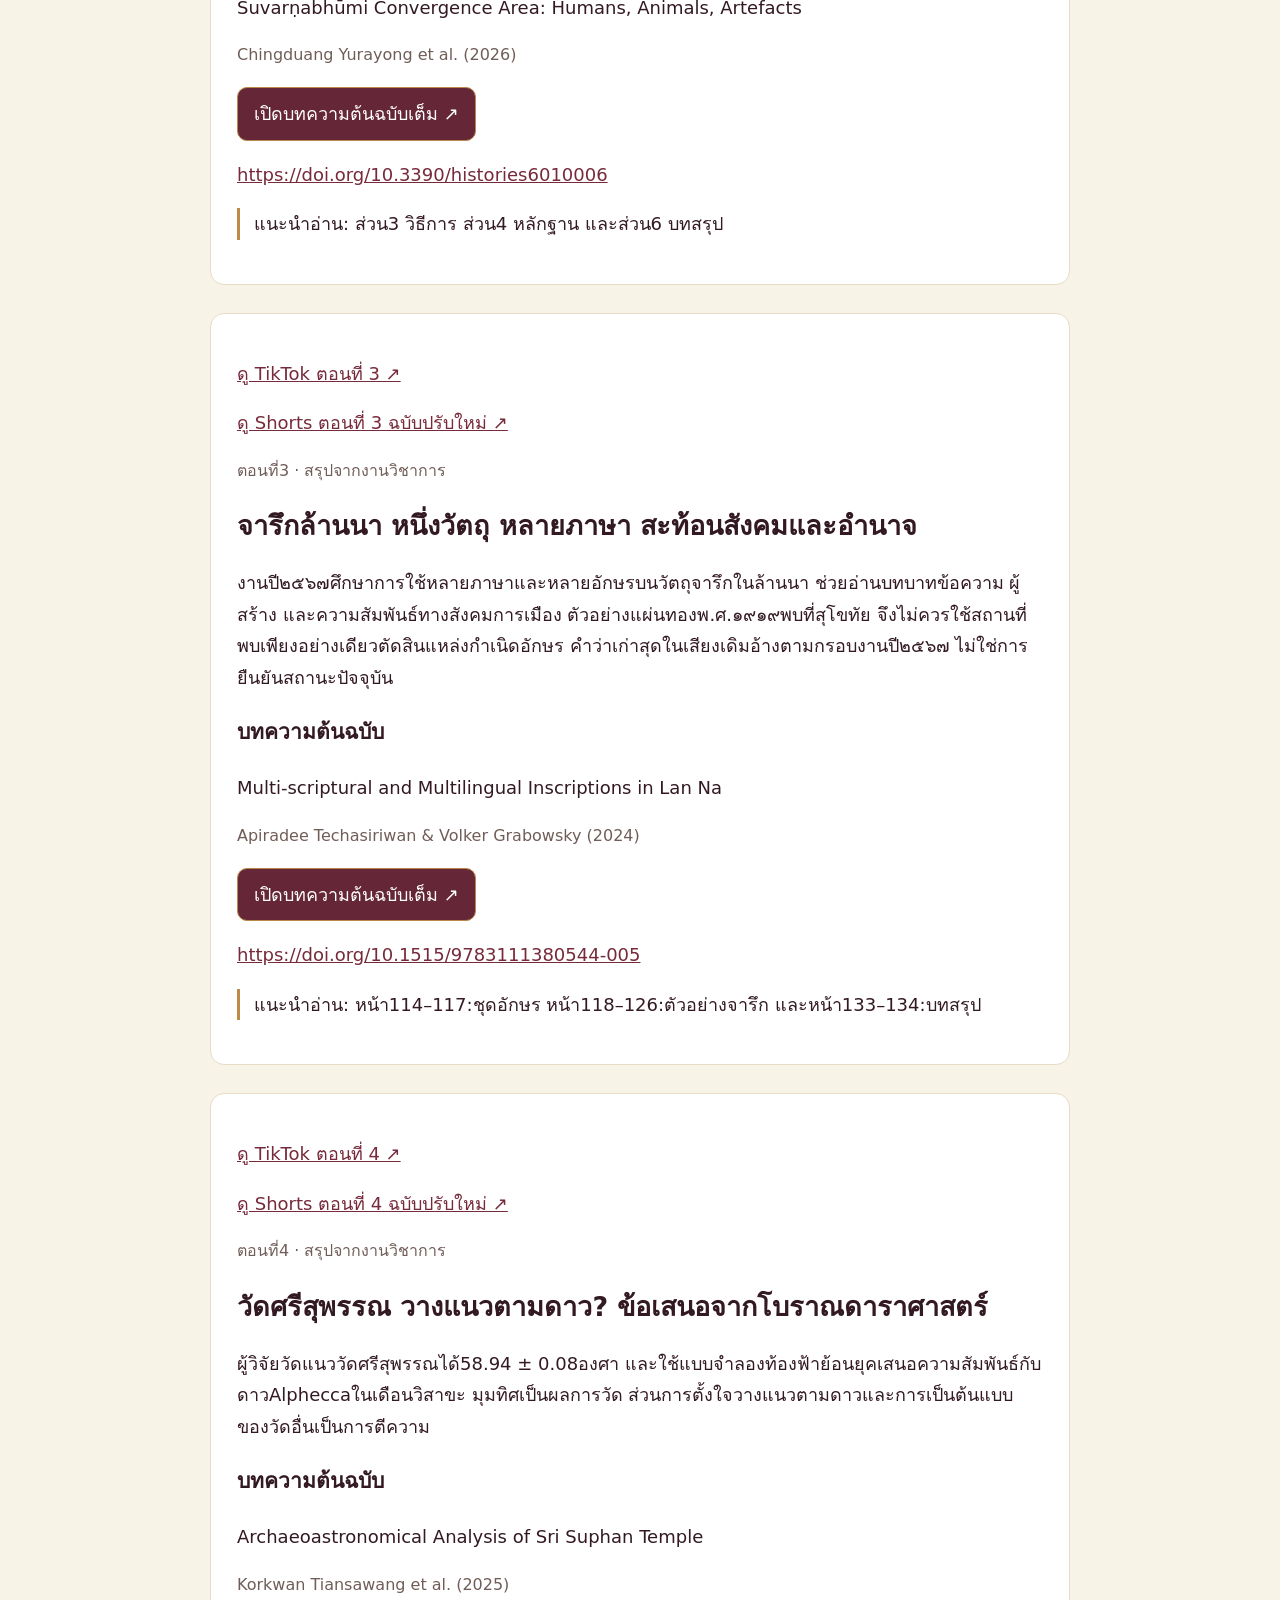
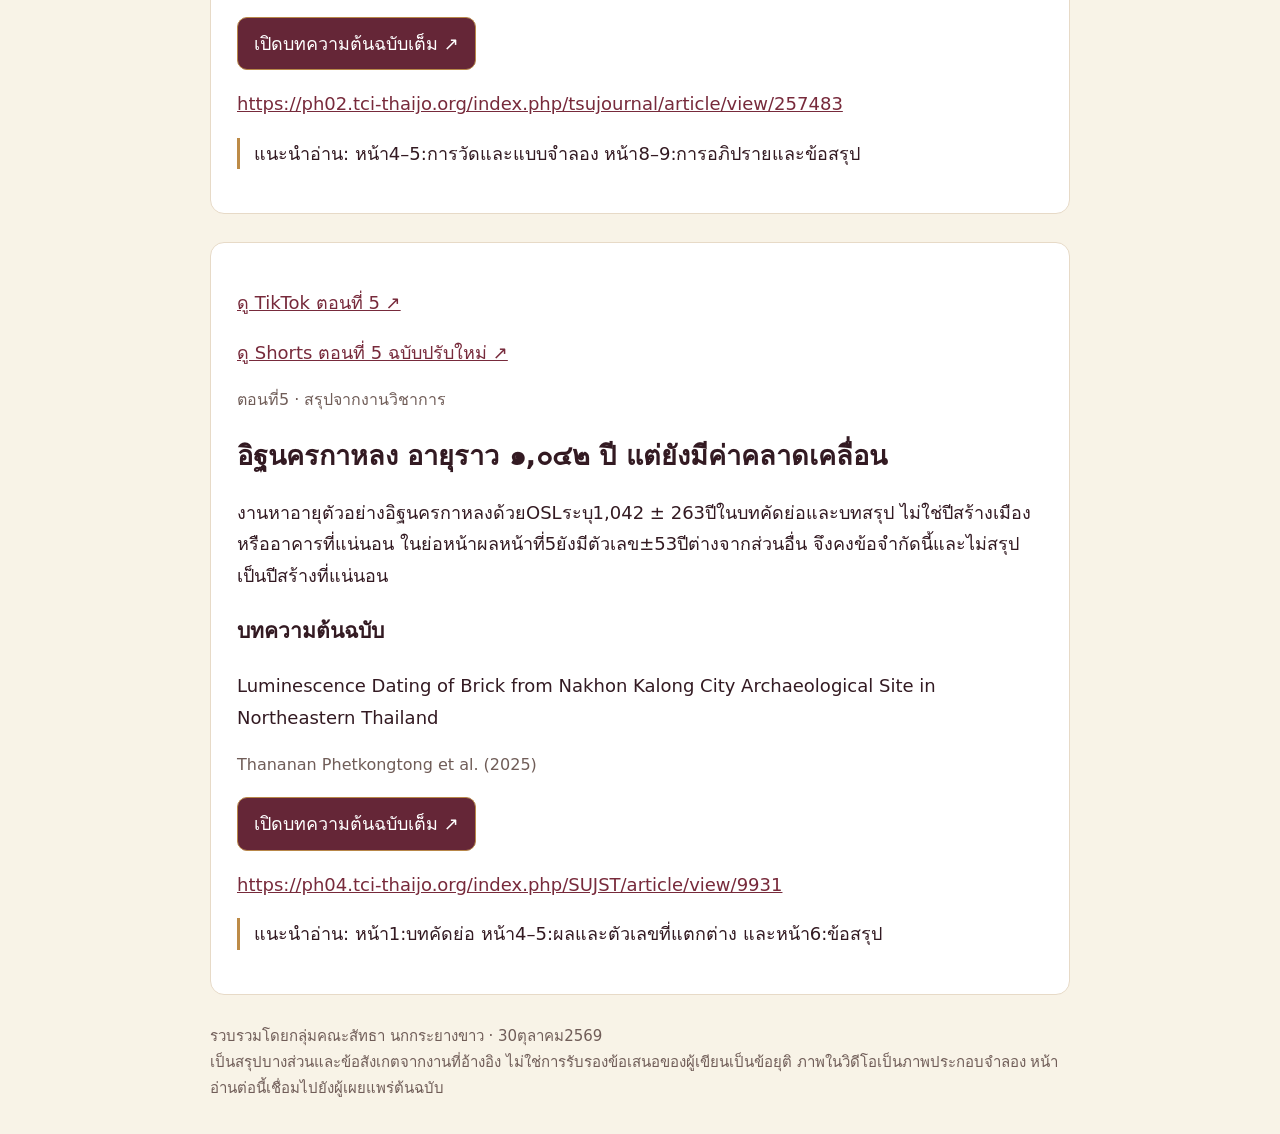
==== commit 032c2a76: "Link all five TikTok news episodes alongside Shorts" ====
--- a/docs/news/index.html
+++ b/docs/news/index.html
@@ -1 +1 @@
-<!doctype html><html lang="th"><meta charset="utf-8"><meta name="viewport" content="width=device-width,initial-scale=1"><meta name="description" content="บทความต้นฉบับและข้อจำกัดของนกกระยางขาวเล่าข่าว ตอน1–5"><title>อ่านต้นฉบับข่าว | นกกระยางขาวเล่าข่าว</title><style>body{margin:0;background:#f8f3e7;color:#331a22;font:18px/1.75 system-ui,sans-serif}main{max-width:860px;margin:auto;padding:32px 22px}header{background:#43121f;color:#fff6df;padding:36px 24px}h1,h2{line-height:1.4}header div{max-width:860px;margin:auto}article{background:white;padding:26px;border:1px solid #e7dac7;border-radius:14px;margin:28px 0;scroll-margin-top:20px}a{color:#772a3b;overflow-wrap:anywhere}nav{display:flex;gap:10px;flex-wrap:wrap}nav a,.read{display:inline-block;padding:10px 16px;border-radius:10px;border:1px solid #b88749;text-decoration:none}.read{background:#652637;color:white}.meta{color:#705d58;font-size:16px}.note{border-left:3px solid #bd8b47;padding-left:14px}footer{color:#705d58;font-size:15px}a:focus{outline:3px solid #d7a43d}</style><header><div><p>นกกระยางขาวเล่าข่าว</p><h1>อ่านต้นฉบับ ตรวจหลักฐาน</h1><p>รวมแหล่งวิชาการของข่าวตอน๑–๕ พร้อมข้อจำกัดที่ควรอ่านควบคู่กัน</p></div></header><main><nav><a href="#ep1">ตอน๑</a><a href="#ep2">ตอน๒</a><a href="#ep3">ตอน๓</a><a href="#ep4">ตอน๔</a><a href="#ep5">ตอน๕</a></nav><article id="ep1"><p><a href="https://youtube.com/shorts/WN2gmeSHg2I" target="_blank" rel="noopener">ดู Shorts ตอนที่ 1 ฉบับปรับใหม่ ↗</a></p><p class="meta">ตอนที่1 · สรุปจากงานวิชาการ</p><h2>จารึก K.1426 ขบวนแห่พระพุทธรูป คริสต์ศตวรรษที่ ๗</h2><p>จารึกสองภาษาจากอ๊อกแอวกล่าวถึงขบวนแห่พระพุทธรูปในวันเพ็ญวิสาขะและการดูแลทรัพย์สินของวัด จึงช่วยให้เห็นพุทธพิธีและการจัดการศาสนสถานในคริสต์ศตวรรษที่ ๗ การระบุชื่อ Tamandarapura ว่าคืออ๊อกแอวยังเป็นข้อเสนอของผู้เขียน</p><h3>บทความต้นฉบับ</h3><p>A Buddhist Procession Inaugurated in a 7th-century Inscription from Óc Eo (K. 1426) and the Ancient Toponym Tamandarapura</p><p class="meta">Kunthea Chhom, Dominic Goodall &amp; Arlo Griffiths (2025)</p><p><a class="read" href="https://so06.tci-thaijo.org/index.php/pub_jss/article/view/284583" target="_blank" rel="noopener">เปิดบทความต้นฉบับเต็ม ↗</a></p><p><a href="https://so06.tci-thaijo.org/index.php/pub_jss/article/view/284583">https://so06.tci-thaijo.org/index.php/pub_jss/article/view/284583</a></p><p class="note">แนะนำอ่าน: หน้า148–149และ154–158:ภาพรวม คำอ่านคำแปล และข้อเสนอTamandarapura</p></article><article id="ep2"><p><a href="https://youtube.com/shorts/8W1lPiTp6ZA" target="_blank" rel="noopener">ดู Shorts ตอนที่ 2 ฉบับปรับใหม่ ↗</a></p><p class="meta">ตอนที่2 · สรุปจากงานวิชาการ</p><h2>สุวรรณภูมิ อาจเป็นเครือข่าย มากกว่าจุดบนแผนที่</h2><p>งานสหวิทยาการปี๒๕๖๙เสนอให้ศึกษาสุวรรณภูมิในฐานะเขตปฏิสัมพันธ์ โดยเชื่อมหลักฐานภาษา จารึก ลูกปัดแก้ว และชีวภูมิศาสตร์ เป็นกรอบวิเคราะห์ของผู้เขียน ไม่ใช่ข้อยุติว่าชื่อสุวรรณภูมิทุกแหล่งหมายถึงจุดเดียวกัน</p><h3>บทความต้นฉบับ</h3><p>Suvarṇabhūmi Convergence Area: Humans, Animals, Artefacts</p><p class="meta">Chingduang Yurayong et al. (2026)</p><p><a class="read" href="https://doi.org/10.3390/histories6010006" target="_blank" rel="noopener">เปิดบทความต้นฉบับเต็ม ↗</a></p><p><a href="https://doi.org/10.3390/histories6010006">https://doi.org/10.3390/histories6010006</a></p><p class="note">แนะนำอ่าน: ส่วน3 วิธีการ ส่วน4 หลักฐาน และส่วน6 บทสรุป</p></article><article id="ep3"><p><a href="https://youtube.com/shorts/X1CR25GR3T4" target="_blank" rel="noopener">ดู Shorts ตอนที่ 3 ฉบับปรับใหม่ ↗</a></p><p class="meta">ตอนที่3 · สรุปจากงานวิชาการ</p><h2>จารึกล้านนา หนึ่งวัตถุ หลายภาษา สะท้อนสังคมและอำนาจ</h2><p>งานปี๒๕๖๗ศึกษาการใช้หลายภาษาและหลายอักษรบนวัตถุจารึกในล้านนา ช่วยอ่านบทบาทข้อความ ผู้สร้าง และความสัมพันธ์ทางสังคมการเมือง ตัวอย่างแผ่นทองพ.ศ.๑๙๑๙พบที่สุโขทัย จึงไม่ควรใช้สถานที่พบเพียงอย่างเดียวตัดสินแหล่งกำเนิดอักษร คำว่าเก่าสุดในเสียงเดิมอ้างตามกรอบงานปี๒๕๖๗ ไม่ใช่การยืนยันสถานะปัจจุบัน</p><h3>บทความต้นฉบับ</h3><p>Multi-scriptural and Multilingual Inscriptions in Lan Na</p><p class="meta">Apiradee Techasiriwan &amp; Volker Grabowsky (2024)</p><p><a class="read" href="https://doi.org/10.1515/9783111380544-005" target="_blank" rel="noopener">เปิดบทความต้นฉบับเต็ม ↗</a></p><p><a href="https://doi.org/10.1515/9783111380544-005">https://doi.org/10.1515/9783111380544-005</a></p><p class="note">แนะนำอ่าน: หน้า114–117:ชุดอักษร หน้า118–126:ตัวอย่างจารึก และหน้า133–134:บทสรุป</p></article><article id="ep4"><p><a href="https://youtube.com/shorts/h6ufsLleCyo" target="_blank" rel="noopener">ดู Shorts ตอนที่ 4 ฉบับปรับใหม่ ↗</a></p><p class="meta">ตอนที่4 · สรุปจากงานวิชาการ</p><h2>วัดศรีสุพรรณ วางแนวตามดาว? ข้อเสนอจากโบราณดาราศาสตร์</h2><p>ผู้วิจัยวัดแนววัดศรีสุพรรณได้58.94 ± 0.08องศา และใช้แบบจำลองท้องฟ้าย้อนยุคเสนอความสัมพันธ์กับดาวAlpheccaในเดือนวิสาขะ มุมทิศเป็นผลการวัด ส่วนการตั้งใจวางแนวตามดาวและการเป็นต้นแบบของวัดอื่นเป็นการตีความ</p><h3>บทความต้นฉบับ</h3><p>Archaeoastronomical Analysis of Sri Suphan Temple</p><p class="meta">Korkwan Tiansawang et al. (2025)</p><p><a class="read" href="https://ph02.tci-thaijo.org/index.php/tsujournal/article/view/257483" target="_blank" rel="noopener">เปิดบทความต้นฉบับเต็ม ↗</a></p><p><a href="https://ph02.tci-thaijo.org/index.php/tsujournal/article/view/257483">https://ph02.tci-thaijo.org/index.php/tsujournal/article/view/257483</a></p><p class="note">แนะนำอ่าน: หน้า4–5:การวัดและแบบจำลอง หน้า8–9:การอภิปรายและข้อสรุป</p></article><article id="ep5"><p><a href="https://youtube.com/shorts/Yjz5V6i1lT0" target="_blank" rel="noopener">ดู Shorts ตอนที่ 5 ฉบับปรับใหม่ ↗</a></p><p class="meta">ตอนที่5 · สรุปจากงานวิชาการ</p><h2>อิฐนครกาหลง อายุราว ๑,๐๔๒ ปี แต่ยังมีค่าคลาดเคลื่อน</h2><p>งานหาอายุตัวอย่างอิฐนครกาหลงด้วยOSLระบุ1,042 ± 263ปีในบทคัดย่อและบทสรุป ไม่ใช่ปีสร้างเมืองหรืออาคารที่แน่นอน ในย่อหน้าผลหน้าที่5ยังมีตัวเลข±53ปีต่างจากส่วนอื่น จึงคงข้อจำกัดนี้และไม่สรุปเป็นปีสร้างที่แน่นอน</p><h3>บทความต้นฉบับ</h3><p>Luminescence Dating of Brick from Nakhon Kalong City Archaeological Site in Northeastern Thailand</p><p class="meta">Thananan Phetkongtong et al. (2025)</p><p><a class="read" href="https://ph04.tci-thaijo.org/index.php/SUJST/article/view/9931" target="_blank" rel="noopener">เปิดบทความต้นฉบับเต็ม ↗</a></p><p><a href="https://ph04.tci-thaijo.org/index.php/SUJST/article/view/9931">https://ph04.tci-thaijo.org/index.php/SUJST/article/view/9931</a></p><p class="note">แนะนำอ่าน: หน้า1:บทคัดย่อ หน้า4–5:ผลและตัวเลขที่แตกต่าง และหน้า6:ข้อสรุป</p></article><footer>รวบรวมโดยกลุ่มคณะสัทธา นกกระยางขาว · 30ตุลาคม2569<br>เป็นสรุปบางส่วนและข้อสังเกตจากงานที่อ้างอิง ไม่ใช่การรับรองข้อเสนอของผู้เขียนเป็นข้อยุติ ภาพในวิดีโอเป็นภาพประกอบจำลอง หน้าอ่านต่อนี้เชื่อมไปยังผู้เผยแพร่ต้นฉบับ</footer></main></html>+<!doctype html><html lang="th"><meta charset="utf-8"><meta name="viewport" content="width=device-width,initial-scale=1"><meta name="description" content="บทความต้นฉบับและข้อจำกัดของนกกระยางขาวเล่าข่าว ตอน1–5"><title>อ่านต้นฉบับข่าว | นกกระยางขาวเล่าข่าว</title><style>body{margin:0;background:#f8f3e7;color:#331a22;font:18px/1.75 system-ui,sans-serif}main{max-width:860px;margin:auto;padding:32px 22px}header{background:#43121f;color:#fff6df;padding:36px 24px}h1,h2{line-height:1.4}header div{max-width:860px;margin:auto}article{background:white;padding:26px;border:1px solid #e7dac7;border-radius:14px;margin:28px 0;scroll-margin-top:20px}a{color:#772a3b;overflow-wrap:anywhere}nav{display:flex;gap:10px;flex-wrap:wrap}nav a,.read{display:inline-block;padding:10px 16px;border-radius:10px;border:1px solid #b88749;text-decoration:none}.read{background:#652637;color:white}.meta{color:#705d58;font-size:16px}.note{border-left:3px solid #bd8b47;padding-left:14px}footer{color:#705d58;font-size:15px}a:focus{outline:3px solid #d7a43d}</style><header><div><p>นกกระยางขาวเล่าข่าว</p><h1>อ่านต้นฉบับ ตรวจหลักฐาน</h1><p>รวมแหล่งวิชาการของข่าวตอน๑–๕ พร้อมข้อจำกัดที่ควรอ่านควบคู่กัน</p></div></header><main><nav><a href="#ep1">ตอน๑</a><a href="#ep2">ตอน๒</a><a href="#ep3">ตอน๓</a><a href="#ep4">ตอน๔</a><a href="#ep5">ตอน๕</a></nav><article id="ep1"><p><a href="https://www.tiktok.com/@loveiscomingsoon/video/7702155495989169426" target="_blank" rel="noopener">ดู TikTok ตอนที่ 1 ↗</a></p><p><a href="https://youtube.com/shorts/WN2gmeSHg2I" target="_blank" rel="noopener">ดู Shorts ตอนที่ 1 ฉบับปรับใหม่ ↗</a></p><p class="meta">ตอนที่1 · สรุปจากงานวิชาการ</p><h2>จารึก K.1426 ขบวนแห่พระพุทธรูป คริสต์ศตวรรษที่ ๗</h2><p>จารึกสองภาษาจากอ๊อกแอวกล่าวถึงขบวนแห่พระพุทธรูปในวันเพ็ญวิสาขะและการดูแลทรัพย์สินของวัด จึงช่วยให้เห็นพุทธพิธีและการจัดการศาสนสถานในคริสต์ศตวรรษที่ ๗ การระบุชื่อ Tamandarapura ว่าคืออ๊อกแอวยังเป็นข้อเสนอของผู้เขียน</p><h3>บทความต้นฉบับ</h3><p>A Buddhist Procession Inaugurated in a 7th-century Inscription from Óc Eo (K. 1426) and the Ancient Toponym Tamandarapura</p><p class="meta">Kunthea Chhom, Dominic Goodall &amp; Arlo Griffiths (2025)</p><p><a class="read" href="https://so06.tci-thaijo.org/index.php/pub_jss/article/view/284583" target="_blank" rel="noopener">เปิดบทความต้นฉบับเต็ม ↗</a></p><p><a href="https://so06.tci-thaijo.org/index.php/pub_jss/article/view/284583">https://so06.tci-thaijo.org/index.php/pub_jss/article/view/284583</a></p><p class="note">แนะนำอ่าน: หน้า148–149และ154–158:ภาพรวม คำอ่านคำแปล และข้อเสนอTamandarapura</p></article><article id="ep2"><p><a href="https://www.tiktok.com/@loveiscomingsoon/video/7702156077084708104" target="_blank" rel="noopener">ดู TikTok ตอนที่ 2 ↗</a></p><p><a href="https://youtube.com/shorts/8W1lPiTp6ZA" target="_blank" rel="noopener">ดู Shorts ตอนที่ 2 ฉบับปรับใหม่ ↗</a></p><p class="meta">ตอนที่2 · สรุปจากงานวิชาการ</p><h2>สุวรรณภูมิ อาจเป็นเครือข่าย มากกว่าจุดบนแผนที่</h2><p>งานสหวิทยาการปี๒๕๖๙เสนอให้ศึกษาสุวรรณภูมิในฐานะเขตปฏิสัมพันธ์ โดยเชื่อมหลักฐานภาษา จารึก ลูกปัดแก้ว และชีวภูมิศาสตร์ เป็นกรอบวิเคราะห์ของผู้เขียน ไม่ใช่ข้อยุติว่าชื่อสุวรรณภูมิทุกแหล่งหมายถึงจุดเดียวกัน</p><h3>บทความต้นฉบับ</h3><p>Suvarṇabhūmi Convergence Area: Humans, Animals, Artefacts</p><p class="meta">Chingduang Yurayong et al. (2026)</p><p><a class="read" href="https://doi.org/10.3390/histories6010006" target="_blank" rel="noopener">เปิดบทความต้นฉบับเต็ม ↗</a></p><p><a href="https://doi.org/10.3390/histories6010006">https://doi.org/10.3390/histories6010006</a></p><p class="note">แนะนำอ่าน: ส่วน3 วิธีการ ส่วน4 หลักฐาน และส่วน6 บทสรุป</p></article><article id="ep3"><p><a href="https://www.tiktok.com/@loveiscomingsoon/video/7702156433185377542" target="_blank" rel="noopener">ดู TikTok ตอนที่ 3 ↗</a></p><p><a href="https://youtube.com/shorts/X1CR25GR3T4" target="_blank" rel="noopener">ดู Shorts ตอนที่ 3 ฉบับปรับใหม่ ↗</a></p><p class="meta">ตอนที่3 · สรุปจากงานวิชาการ</p><h2>จารึกล้านนา หนึ่งวัตถุ หลายภาษา สะท้อนสังคมและอำนาจ</h2><p>งานปี๒๕๖๗ศึกษาการใช้หลายภาษาและหลายอักษรบนวัตถุจารึกในล้านนา ช่วยอ่านบทบาทข้อความ ผู้สร้าง และความสัมพันธ์ทางสังคมการเมือง ตัวอย่างแผ่นทองพ.ศ.๑๙๑๙พบที่สุโขทัย จึงไม่ควรใช้สถานที่พบเพียงอย่างเดียวตัดสินแหล่งกำเนิดอักษร คำว่าเก่าสุดในเสียงเดิมอ้างตามกรอบงานปี๒๕๖๗ ไม่ใช่การยืนยันสถานะปัจจุบัน</p><h3>บทความต้นฉบับ</h3><p>Multi-scriptural and Multilingual Inscriptions in Lan Na</p><p class="meta">Apiradee Techasiriwan &amp; Volker Grabowsky (2024)</p><p><a class="read" href="https://doi.org/10.1515/9783111380544-005" target="_blank" rel="noopener">เปิดบทความต้นฉบับเต็ม ↗</a></p><p><a href="https://doi.org/10.1515/9783111380544-005">https://doi.org/10.1515/9783111380544-005</a></p><p class="note">แนะนำอ่าน: หน้า114–117:ชุดอักษร หน้า118–126:ตัวอย่างจารึก และหน้า133–134:บทสรุป</p></article><article id="ep4"><p><a href="https://www.tiktok.com/@loveiscomingsoon/video/7702156827189873938" target="_blank" rel="noopener">ดู TikTok ตอนที่ 4 ↗</a></p><p><a href="https://youtube.com/shorts/h6ufsLleCyo" target="_blank" rel="noopener">ดู Shorts ตอนที่ 4 ฉบับปรับใหม่ ↗</a></p><p class="meta">ตอนที่4 · สรุปจากงานวิชาการ</p><h2>วัดศรีสุพรรณ วางแนวตามดาว? ข้อเสนอจากโบราณดาราศาสตร์</h2><p>ผู้วิจัยวัดแนววัดศรีสุพรรณได้58.94 ± 0.08องศา และใช้แบบจำลองท้องฟ้าย้อนยุคเสนอความสัมพันธ์กับดาวAlpheccaในเดือนวิสาขะ มุมทิศเป็นผลการวัด ส่วนการตั้งใจวางแนวตามดาวและการเป็นต้นแบบของวัดอื่นเป็นการตีความ</p><h3>บทความต้นฉบับ</h3><p>Archaeoastronomical Analysis of Sri Suphan Temple</p><p class="meta">Korkwan Tiansawang et al. (2025)</p><p><a class="read" href="https://ph02.tci-thaijo.org/index.php/tsujournal/article/view/257483" target="_blank" rel="noopener">เปิดบทความต้นฉบับเต็ม ↗</a></p><p><a href="https://ph02.tci-thaijo.org/index.php/tsujournal/article/view/257483">https://ph02.tci-thaijo.org/index.php/tsujournal/article/view/257483</a></p><p class="note">แนะนำอ่าน: หน้า4–5:การวัดและแบบจำลอง หน้า8–9:การอภิปรายและข้อสรุป</p></article><article id="ep5"><p><a href="https://www.tiktok.com/@loveiscomingsoon/video/7702157692973927688" target="_blank" rel="noopener">ดู TikTok ตอนที่ 5 ↗</a></p><p><a href="https://youtube.com/shorts/Yjz5V6i1lT0" target="_blank" rel="noopener">ดู Shorts ตอนที่ 5 ฉบับปรับใหม่ ↗</a></p><p class="meta">ตอนที่5 · สรุปจากงานวิชาการ</p><h2>อิฐนครกาหลง อายุราว ๑,๐๔๒ ปี แต่ยังมีค่าคลาดเคลื่อน</h2><p>งานหาอายุตัวอย่างอิฐนครกาหลงด้วยOSLระบุ1,042 ± 263ปีในบทคัดย่อและบทสรุป ไม่ใช่ปีสร้างเมืองหรืออาคารที่แน่นอน ในย่อหน้าผลหน้าที่5ยังมีตัวเลข±53ปีต่างจากส่วนอื่น จึงคงข้อจำกัดนี้และไม่สรุปเป็นปีสร้างที่แน่นอน</p><h3>บทความต้นฉบับ</h3><p>Luminescence Dating of Brick from Nakhon Kalong City Archaeological Site in Northeastern Thailand</p><p class="meta">Thananan Phetkongtong et al. (2025)</p><p><a class="read" href="https://ph04.tci-thaijo.org/index.php/SUJST/article/view/9931" target="_blank" rel="noopener">เปิดบทความต้นฉบับเต็ม ↗</a></p><p><a href="https://ph04.tci-thaijo.org/index.php/SUJST/article/view/9931">https://ph04.tci-thaijo.org/index.php/SUJST/article/view/9931</a></p><p class="note">แนะนำอ่าน: หน้า1:บทคัดย่อ หน้า4–5:ผลและตัวเลขที่แตกต่าง และหน้า6:ข้อสรุป</p></article><footer>รวบรวมโดยกลุ่มคณะสัทธา นกกระยางขาว · 30ตุลาคม2569<br>เป็นสรุปบางส่วนและข้อสังเกตจากงานที่อ้างอิง ไม่ใช่การรับรองข้อเสนอของผู้เขียนเป็นข้อยุติ ภาพในวิดีโอเป็นภาพประกอบจำลอง หน้าอ่านต่อนี้เชื่อมไปยังผู้เผยแพร่ต้นฉบับ</footer></main></html>
